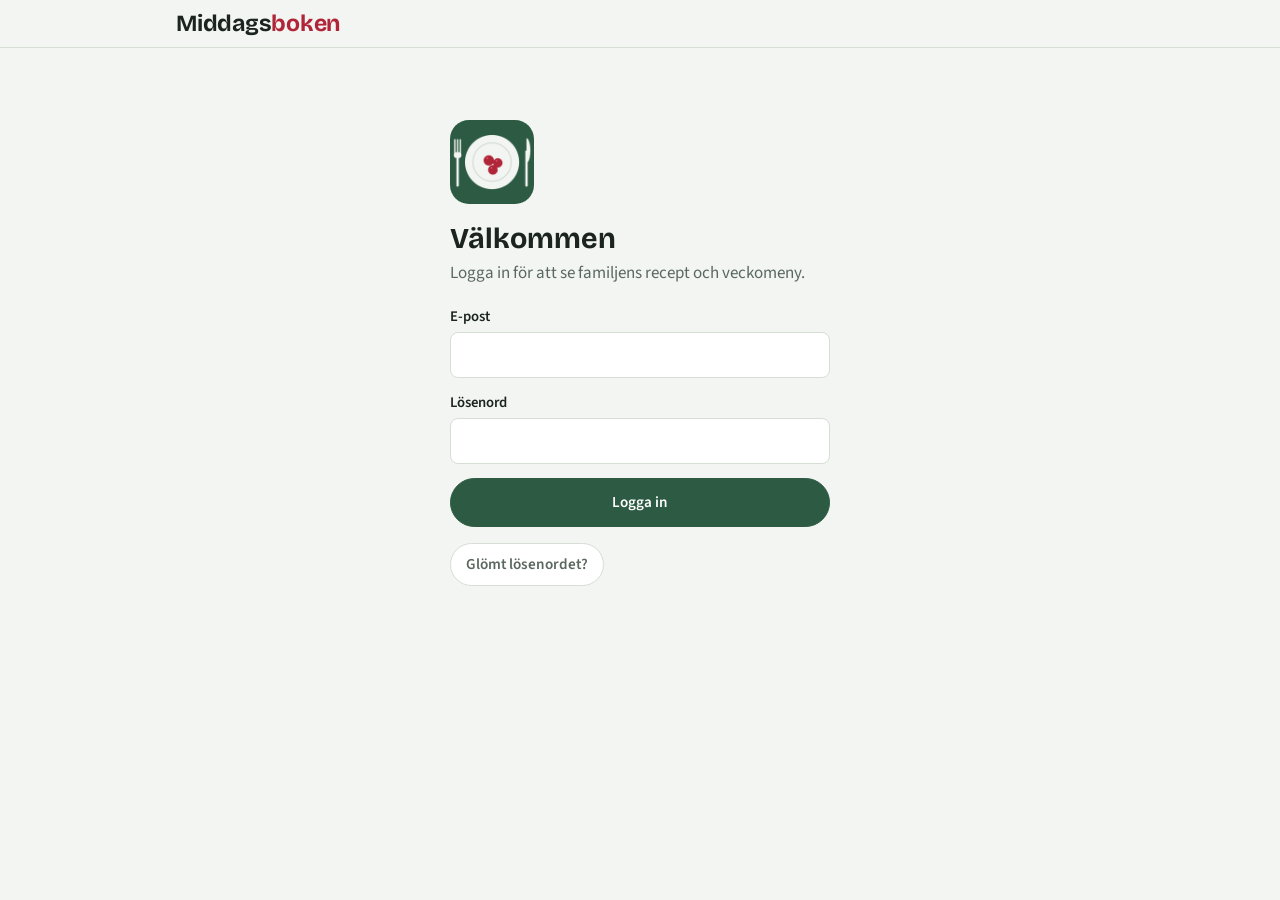
==== index.html @ e1e06b3b "Add files via upload" ====
<!doctype html>
<html lang="sv">
<head>
<meta charset="utf-8">
<meta name="viewport" content="width=device-width, initial-scale=1, viewport-fit=cover">
<title>Middagsboken</title>
<meta name="description" content="Recept, veckomeny och inköpslista för familjens middagar.">
<meta name="theme-color" content="#f2f5f1" media="(prefers-color-scheme: light)">
<meta name="theme-color" content="#111613" media="(prefers-color-scheme: dark)">
<meta name="apple-mobile-web-app-capable" content="yes">
<meta name="mobile-web-app-capable" content="yes">
<meta name="apple-mobile-web-app-title" content="Middagar">
<meta name="apple-mobile-web-app-status-bar-style" content="default">
<link rel="manifest" href="manifest.webmanifest">
<link rel="apple-touch-icon" href="icons/apple-touch-icon.png">
<link rel="icon" type="image/png" href="icons/favicon-32.png">
<link rel="preconnect" href="https://fonts.googleapis.com">
<link rel="preconnect" href="https://fonts.gstatic.com" crossorigin>
<link rel="stylesheet" href="https://fonts.googleapis.com/css2?family=Bricolage+Grotesque:opsz,wght@12..96,600;12..96,700&family=Source+Sans+3:wght@400;600;700&display=swap">
<link rel="stylesheet" href="styles.css">
</head>
<body>
<header class="top">
  <div class="wrap brand">
    <h1>Middags<span>boken</span></h1>
    <button class="sync" id="sync" aria-label="Inställningar">Startar…</button>
  </div>
</header>

<main class="wrap" id="main"></main>

<nav class="tabbar" role="tablist" id="tabbar">
  <button role="tab" data-tab="week" aria-selected="true">
    <svg viewBox="0 0 24 24" aria-hidden="true"><rect x="3.5" y="5" width="17" height="15.5" rx="2.5"/><path d="M3.5 10h17M8 3v4M16 3v4"/></svg>
    <span>Veckomeny</span>
  </button>
  <button role="tab" data-tab="recipes" aria-selected="false">
    <svg viewBox="0 0 24 24" aria-hidden="true"><path d="M5 4.5h10.5a3 3 0 0 1 3 3v12H8a3 3 0 0 1-3-3z"/><path d="M5 16.5a3 3 0 0 1 3-3h10.5M9 8.5h6"/></svg>
    <span>Recept</span>
  </button>
  <button role="tab" data-tab="shop" aria-selected="false">
    <svg viewBox="0 0 24 24" aria-hidden="true"><path d="M4 5h2l2 10.5h10l2-7.5H7.2"/><circle cx="9.5" cy="19" r="1.4"/><circle cx="16.5" cy="19" r="1.4"/></svg>
    <span>Inköpslista</span>
  </button>
</nav>

<div id="layer"></div>

<script src="vendor/supabase.js"></script>
<script src="config.js"></script>
<script src="seed.js"></script>
<script src="app.js"></script>
<script>
  if ("serviceWorker" in navigator) {
    window.addEventListener("load", () => navigator.serviceWorker.register("sw.js").catch(() => {}));
  }
</script>
</body>
</html>
---- styles.css ----
/* Layout: sticky top bar, one working column (max 960px), fixed tab bar at the bottom like an iPhone app; details open in sheets that slide up. */
:root {
  --bg: #f2f5f1;
  --surface: #ffffff;
  --soft: #e5ebe4;
  --ink: #1b241e;
  --muted: #5a685f;
  --line: #d6ded6;
  --accent: #2c5a43;
  --accent-ink: #ffffff;
  --lingon: #b02538;
  --shade: rgba(20, 30, 24, .45);
  --bar: rgba(242, 245, 241, .92);
  --f-display: "Bricolage Grotesque", "Segoe UI", system-ui, sans-serif;
  --f-body: "Source Sans 3", -apple-system, "Segoe UI", system-ui, sans-serif;
  --r: 10px;
  --tabbar-h: 58px;
  color-scheme: light;
}
@media (prefers-color-scheme: dark) {
  :root {
    --bg: #111613; --surface: #19201b; --soft: #212a24; --ink: #e5ebe6; --muted: #9aa89f;
    --line: #2d3731; --accent: #85bf9c; --accent-ink: #0d1510; --lingon: #e66b7c; --shade: rgba(0,0,0,.6);
    --bar: rgba(17, 22, 19, .92);
    color-scheme: dark;
  }
}
* { box-sizing: border-box; -webkit-tap-highlight-color: transparent; }
html { -webkit-text-size-adjust: 100%; }
body {
  margin: 0; background: var(--bg); color: var(--ink); font: 17px/1.5 var(--f-body);
  min-height: 100vh;
}
img { max-width: 100%; }
[hidden] { display: none !important; }
h1, h2, h3 { font-family: var(--f-display); text-wrap: balance; margin: 0; line-height: 1.15; }
button, input, textarea, select { font: inherit; color: inherit; }
input, textarea, select { font-size: 16px; } /* hindrar iPhone från att zooma in */
button { cursor: pointer; }
:focus-visible { outline: 2px solid var(--accent); outline-offset: 2px; }

header.top {
  position: sticky; top: 0; z-index: 5;
  background: var(--bar); -webkit-backdrop-filter: blur(12px); backdrop-filter: blur(12px);
  border-bottom: 1px solid var(--line);
  padding-top: env(safe-area-inset-top, 0px);
}
.wrap { max-width: 960px; margin: 0 auto; padding-left: max(16px, env(safe-area-inset-left, 0px)); padding-right: max(16px, env(safe-area-inset-right, 0px)); }
.brand { display: flex; align-items: center; justify-content: space-between; gap: 12px; padding-block: 10px; }
.brand h1 { font-size: 1.45rem; letter-spacing: -.01em; }
.brand h1 span { color: var(--lingon); }
.sync {
  font-size: .8rem; color: var(--muted); background: none; border: 1px solid var(--line); border-radius: 999px;
  padding: 4px 10px; display: inline-flex; align-items: center; gap: 6px; white-space: nowrap;
}
.sync::before { content: ""; width: 7px; height: 7px; border-radius: 50%; background: var(--muted); }
.sync.ok::before { background: var(--accent); }
.sync.warn::before { background: var(--lingon); }

main { padding-block: 18px calc(var(--tabbar-h) + 40px + env(safe-area-inset-bottom, 0px)); }

.tabbar {
  position: fixed; left: 0; right: 0; bottom: 0; z-index: 10;
  display: grid; grid-template-columns: repeat(3, 1fr);
  background: var(--bar); -webkit-backdrop-filter: blur(12px); backdrop-filter: blur(12px);
  border-top: 1px solid var(--line);
  padding-bottom: env(safe-area-inset-bottom, 0px);
}
.tabbar button {
  border: 0; background: none; height: var(--tabbar-h); color: var(--muted);
  display: flex; flex-direction: column; align-items: center; justify-content: center; gap: 2px;
  font-size: .72rem; font-weight: 600;
}
.tabbar svg { width: 25px; height: 25px; fill: none; stroke: currentColor; stroke-width: 1.7; stroke-linecap: round; stroke-linejoin: round; }
.tabbar button[aria-selected="true"] { color: var(--accent); }
.tabbar button[aria-selected="true"] svg { stroke-width: 2.1; }

.row { display: flex; flex-wrap: wrap; align-items: center; gap: 8px; }
.spread { justify-content: space-between; }
.btn {
  border: 1px solid var(--line); background: var(--surface); border-radius: 999px;
  padding: 9px 15px; font-weight: 600; font-size: .95rem; display: inline-flex; align-items: center; gap: 6px;
}
.btn:active { transform: scale(.98); }
.btn.primary { background: var(--accent); color: var(--accent-ink); border-color: var(--accent); }
.btn.danger { color: var(--lingon); }
.btn.danger.armed { background: var(--lingon); color: var(--surface); border-color: var(--lingon); }
.btn.icon { padding: 9px 13px; }
.btn.wide { width: 100%; justify-content: center; padding-block: 12px; }
.muted { color: var(--muted); }
.small { font-size: .875rem; }
.label { font-size: .75rem; letter-spacing: .08em; text-transform: uppercase; color: var(--muted); font-weight: 700; }

/* Install hint */
.hint-card {
  display: flex; gap: 12px; align-items: flex-start; background: var(--surface); border: 1px solid var(--line);
  border-radius: var(--r); padding: 12px 14px; margin-bottom: 16px; font-size: .92rem;
}
.hint-card img { width: 40px; height: 40px; border-radius: 9px; flex: none; }
.hint-card p { margin: 0; flex: 1; min-width: 0; }
.hint-card .x { border: 0; background: none; color: var(--muted); font-size: 1.1rem; padding: 0 4px; }
.share-ico { display: inline-block; vertical-align: -3px; width: 16px; height: 16px; fill: none; stroke: var(--accent); stroke-width: 2; stroke-linecap: round; stroke-linejoin: round; }

/* Week */
.weekhead { margin-bottom: 14px; }
.weekhead h2 { font-size: 1.5rem; }
.weekhead .dates { color: var(--muted); font-size: .95rem; }
.days { list-style: none; margin: 0; padding: 0; border-top: 1px solid var(--line); }
.day {
  display: grid; grid-template-columns: 92px 1fr; align-items: center; gap: 12px;
  padding-block: 12px; border-bottom: 1px solid var(--line);
}
.day .when { line-height: 1.2; }
.day .when b { display: block; font-family: var(--f-display); font-size: 1.05rem; }
.day .when small { color: var(--muted); font-variant-numeric: tabular-nums; }
.day.today .when b { color: var(--lingon); }
.dish {
  min-width: 0; text-align: left; border: 1px dashed var(--line); background: none; border-radius: var(--r);
  padding: 10px 12px; width: 100%;
}
.dish.filled { border: 1px solid var(--line); background: var(--surface); }
.dish .name { font-weight: 700; display: block; overflow-wrap: anywhere; }
.dish .meta { font-size: .85rem; color: var(--muted); }
.dish.empty { color: var(--muted); }
.servings { display: flex; align-items: center; gap: 6px; }
.servings input { width: 3.6em; padding: 6px 8px; border: 1px solid var(--line); border-radius: 8px; background: var(--surface); text-align: center; }

/* Recipes */
.tools { display: flex; flex-wrap: wrap; gap: 8px; margin-bottom: 12px; }
.search { flex: 1 1 220px; min-width: 0; padding: 10px 14px; border: 1px solid var(--line); border-radius: 999px; background: var(--surface); }
.chips { display: flex; gap: 6px; margin: 0 -16px 16px; padding: 0 16px; overflow-x: auto; scrollbar-width: none; }
.chips::-webkit-scrollbar { display: none; }
.chip { flex: none; border: 1px solid var(--line); background: none; border-radius: 999px; padding: 4px 12px; font-size: .88rem; color: var(--muted); }
.chip[aria-pressed="true"] { background: var(--soft); color: var(--ink); border-color: var(--accent); }
.tag { display: inline-block; font-size: .78rem; padding: 1px 8px; border-radius: 999px; background: var(--soft); color: var(--muted); }
.grid { display: grid; grid-template-columns: repeat(auto-fill, minmax(230px, 1fr)); gap: 12px; }
.card {
  text-align: left; background: var(--surface); border: 1px solid var(--line); border-radius: var(--r);
  padding: 14px; display: flex; flex-direction: column; gap: 8px; min-width: 0;
}
.card h3 { font-size: 1.1rem; overflow-wrap: anywhere; }
.card .tags { display: flex; flex-wrap: wrap; gap: 4px; }
.empty-state { border: 1px dashed var(--line); border-radius: var(--r); padding: 28px 20px; text-align: center; color: var(--muted); }
.empty-state p { margin: 0 0 12px; }

/* Shopping */
.shop { list-style: none; margin: 0; padding: 0; }
.shop li { display: flex; gap: 12px; align-items: flex-start; padding-block: 11px; border-bottom: 1px solid var(--line); }
.shop input[type=checkbox] { width: 22px; height: 22px; margin-top: 1px; accent-color: var(--accent); flex: none; }
.shop label { flex: 1; min-width: 0; overflow-wrap: anywhere; }
.shop .amt { font-variant-numeric: tabular-nums; font-weight: 700; margin-right: 6px; }
.shop .from { display: block; font-size: .8rem; color: var(--muted); }
.shop li.done label { color: var(--muted); text-decoration: line-through; }
.shop .x { border: 0; background: none; color: var(--muted); padding: 0 4px; }
.addline { display: flex; gap: 8px; margin-top: 14px; }
.addline input { flex: 1; min-width: 0; padding: 9px 12px; border: 1px solid var(--line); border-radius: 8px; background: var(--surface); }
.section { margin-top: 28px; }
.section h3 { font-size: 1.1rem; margin-bottom: 6px; }

/* Sheet */
.shade { position: fixed; inset: 0; background: var(--shade); z-index: 20; display: flex; align-items: flex-end; justify-content: center; }
.sheet {
  background: var(--bg); width: 100%; max-width: 680px; max-height: calc(100% - env(safe-area-inset-top, 0px) - 12px); overflow: auto;
  -webkit-overflow-scrolling: touch; overscroll-behavior: contain;
  border-radius: 16px 16px 0 0; padding: 20px 16px calc(24px + env(safe-area-inset-bottom, 0px));
  box-shadow: 0 -10px 40px rgba(0,0,0,.2);
}
@media (min-width: 720px) {
  .shade { align-items: center; }
  .sheet { border-radius: 16px; padding: 24px; max-height: 90%; }
}
.sheet h2 { font-size: 1.5rem; margin-bottom: 4px; overflow-wrap: anywhere; }
.sheet .close { float: right; margin-left: 8px; }
.ingr { margin: 8px 0 0; padding-left: 1.1em; }
.ingr li { padding-block: 2px; }
.steps { margin: 8px 0 0; padding-left: 1.3em; }
.steps li { padding-block: 4px; max-width: 65ch; }
.facts { display: flex; flex-wrap: wrap; gap: 16px; margin: 10px 0 4px; }
.facts div { font-size: .9rem; }
.facts b { font-family: var(--f-display); font-size: 1.1rem; display: block; }
.field { display: flex; flex-direction: column; gap: 4px; margin-bottom: 14px; }
.field label { font-weight: 600; font-size: .92rem; }
.field input, .field textarea {
  padding: 10px 12px; border: 1px solid var(--line); border-radius: 8px; background: var(--surface); width: 100%;
}
.field textarea { min-height: 130px; resize: vertical; }
.field .hint { font-size: .8rem; color: var(--muted); }
.two { display: grid; grid-template-columns: 1fr 1fr; gap: 12px; }
.picklist { list-style: none; padding: 0; margin: 10px 0 0; max-height: 46vh; overflow: auto; border-top: 1px solid var(--line); }
.picklist button { width: 100%; text-align: left; border: 0; border-bottom: 1px solid var(--line); background: none; padding: 11px 4px; }
.picklist .sub { font-size: .82rem; color: var(--muted); }
.toast {
  position: fixed; left: 50%; transform: translateX(-50%); z-index: 40;
  bottom: calc(var(--tabbar-h) + 16px + env(safe-area-inset-bottom, 0px));
  background: var(--ink); color: var(--bg); padding: 10px 16px; border-radius: 999px; font-weight: 600;
  max-width: calc(100% - 32px); text-align: center;
}

/* Login */
.login { max-width: 380px; margin: 6vh auto 0; }
.login .logo { width: 84px; height: 84px; border-radius: 19px; display: block; margin-bottom: 18px; }
.login h2 { font-size: 1.8rem; margin-bottom: 6px; }
.login p { margin: 0 0 20px; color: var(--muted); }
.login .err { color: var(--lingon); font-weight: 600; margin: 0 0 14px; }
body.locked .tabbar, body.locked .sync { display: none; }

.settings dl { display: grid; grid-template-columns: auto 1fr; gap: 6px 14px; margin: 14px 0 22px; }
.settings dt { color: var(--muted); }
.settings dd { margin: 0; overflow-wrap: anywhere; }

@media (max-width: 520px) {
  .day { grid-template-columns: 76px 1fr; }
  .two { grid-template-columns: 1fr; }
}
@media (prefers-reduced-motion: no-preference) {
  .sheet { animation: up .2s ease-out; }
  @keyframes up { from { transform: translateY(30px); opacity: .6; } }
}
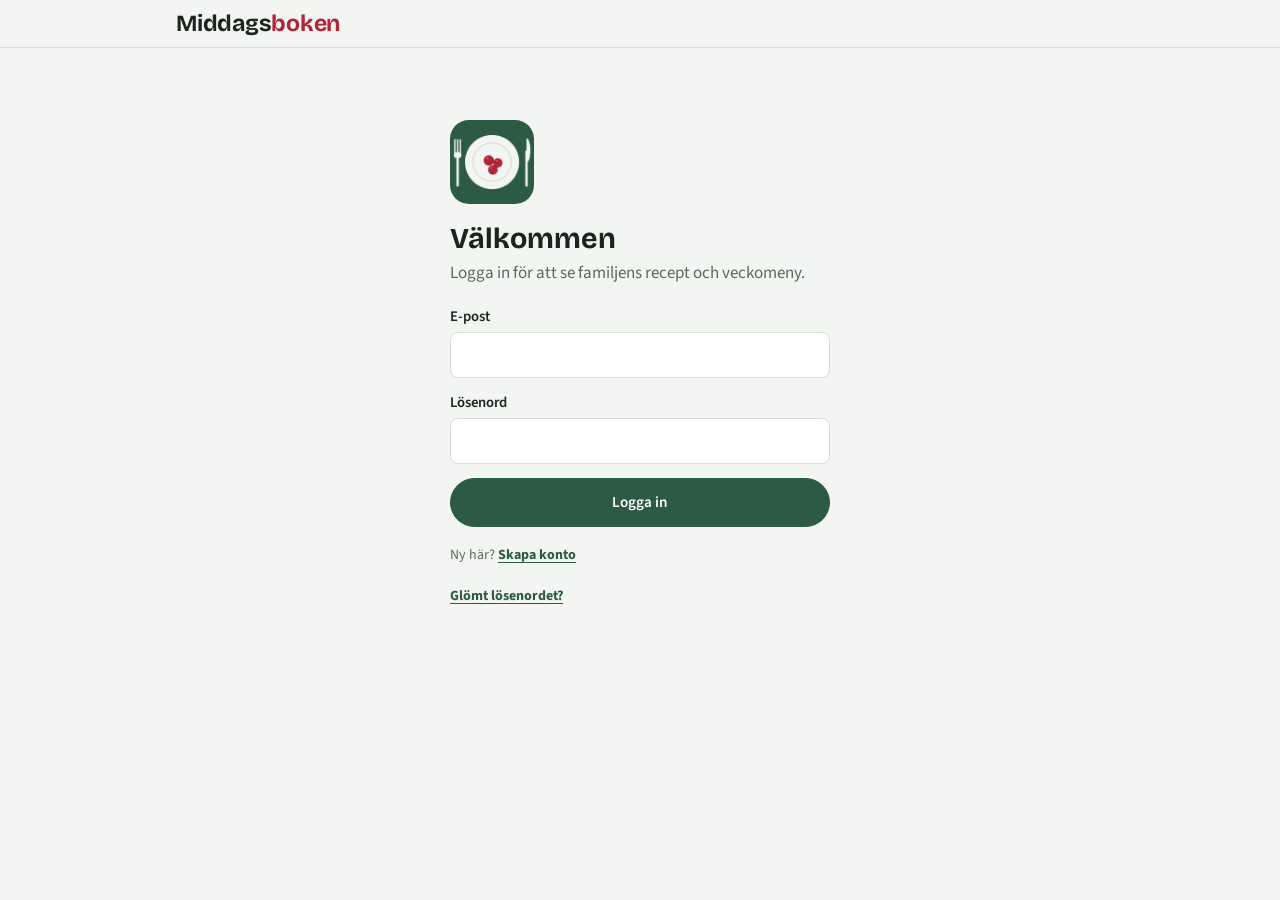
==== commit 5fd9edd0: "Add files via upload" ====
--- a/index.html
+++ b/index.html
@@ -22,7 +22,7 @@
 <body>
 <header class="top">
   <div class="wrap brand">
-    <h1>Middags<span>boken</span></h1>
+    <div class="brand-l"><h1>Middags<span>boken</span></h1><button class="fam" id="fam" hidden aria-label="Familj och inbjudan"></button></div>
     <button class="sync" id="sync" aria-label="Inställningar">Startar…</button>
   </div>
 </header>
--- a/styles.css
+++ b/styles.css
@@ -119,7 +119,12 @@
   padding: 10px 12px; width: 100%;
 }
 .dish.filled { border: 1px solid var(--line); background: var(--surface); }
+.dish { display: flex; align-items: center; gap: 12px; }
+.dish .txt { min-width: 0; flex: 1; }
+.dish .thumb { width: 52px; height: 52px; border-radius: 8px; object-fit: cover; flex: none; background: var(--soft); }
 .dish .name { font-weight: 700; display: block; overflow-wrap: anywhere; }
+.dish .mine { color: var(--lingon); letter-spacing: 1px; }
+.dish .ask { color: var(--accent); font-weight: 600; }
 .dish .meta { font-size: .85rem; color: var(--muted); }
 .dish.empty { color: var(--muted); }
 .servings { display: flex; align-items: center; gap: 6px; }
@@ -136,8 +141,10 @@
 .grid { display: grid; grid-template-columns: repeat(auto-fill, minmax(230px, 1fr)); gap: 12px; }
 .card {
   text-align: left; background: var(--surface); border: 1px solid var(--line); border-radius: var(--r);
-  padding: 14px; display: flex; flex-direction: column; gap: 8px; min-width: 0;
-}
+  padding: 0; display: flex; flex-direction: column; min-width: 0; overflow: hidden;
+}
+.card .body { padding: 14px; display: flex; flex-direction: column; gap: 8px; min-width: 0; }
+.card .cover { width: 100%; aspect-ratio: 4 / 3; object-fit: cover; display: block; background: var(--soft); }
 .card h3 { font-size: 1.1rem; overflow-wrap: anywhere; }
 .card .tags { display: flex; flex-wrap: wrap; gap: 4px; }
 .empty-state { border: 1px dashed var(--line); border-radius: var(--r); padding: 28px 20px; text-align: center; color: var(--muted); }
@@ -216,3 +223,62 @@
   .sheet { animation: up .2s ease-out; }
   @keyframes up { from { transform: translateY(30px); opacity: .6; } }
 }
+
+/* Version 2: bilder, betyg, historik, import */
+.hint-card.warn { border-color: var(--lingon); }
+.sortrow { margin: -4px 0 12px; }
+.sortrow select { margin-left: 6px; padding: 5px 8px; border: 1px solid var(--line); border-radius: 8px; background: var(--surface); }
+.picklist button { display: flex; align-items: center; gap: 10px; }
+.picklist .sub { display: block; }
+.pthumb { width: 44px; height: 44px; border-radius: 7px; object-fit: cover; flex: none; background: var(--soft); }
+.hero { width: calc(100% + 32px); max-width: none; margin: -20px -16px 16px; aspect-ratio: 16 / 10; object-fit: cover; display: block; border-radius: 16px 16px 0 0; background: var(--soft); }
+@media (min-width: 720px) { .hero { width: calc(100% + 48px); margin: -24px -24px 18px; } }
+.sheet .hero + h2 { margin-top: 0; }
+.sheet:has(.hero) > div > .close { position: relative; z-index: 2; background: var(--surface); }
+.rate { display: flex; align-items: center; gap: 12px; margin-top: 14px; flex-wrap: wrap; }
+.stars { display: inline-flex; gap: 2px; }
+.stars button { border: 0; background: none; font-size: 1.9rem; line-height: 1; padding: 2px 3px; color: var(--line); }
+.stars button.on { color: var(--lingon); }
+.imgpick { display: flex; gap: 14px; align-items: center; flex-wrap: wrap; }
+.imgpick .preview { width: 120px; height: 90px; border-radius: 10px; background: var(--soft); display: flex; align-items: center; justify-content: center; overflow: hidden; text-align: center; }
+.imgpick .preview img { width: 100%; height: 100%; object-fit: cover; }
+.flabel { font-weight: 600; font-size: .92rem; }
+.err { color: var(--lingon); font-weight: 600; }
+.mini { list-style: none; margin: 8px 0 0; padding: 0; }
+.mini li { display: flex; gap: 12px; padding-block: 6px; border-bottom: 1px solid var(--line); }
+.mini li.link { cursor: pointer; }
+.mini li.link .n { color: var(--accent); }
+.mini .d { width: 2.6em; flex: none; color: var(--muted); font-size: .9rem; padding-top: 1px; }
+.mini .n { min-width: 0; overflow-wrap: anywhere; }
+.lastyear { padding-top: 18px; border-top: 1px solid var(--line); }
+.hweek { margin-top: 18px; }
+details summary { cursor: pointer; color: var(--accent); font-weight: 600; }
+.btn.small { padding: 6px 12px; font-size: .85rem; }
+
+/* Version 3: familjer */
+.brand-l { display: flex; flex-direction: column; align-items: flex-start; min-width: 0; }
+.fam {
+  border: 0; background: none; padding: 0; margin-top: 1px; color: var(--accent); font-weight: 600; font-size: .88rem;
+  max-width: 60vw; overflow: hidden; text-overflow: ellipsis; white-space: nowrap;
+}
+.linkbtn { border: 0; background: none; padding: 0; color: var(--accent); font-weight: 700; text-decoration: underline; text-underline-offset: 3px; }
+.login .switch { margin-top: 18px; }
+.ok { color: var(--accent); font-weight: 600; margin: 0 0 14px; }
+.onboard { max-width: 520px; }
+.famforms { display: grid; gap: 14px; }
+.famcard { background: var(--surface); border: 1px solid var(--line); border-radius: var(--r); padding: 16px; }
+.famcard h3 { font-size: 1.15rem; margin-bottom: 4px; }
+.famcard > p { margin: 0 0 12px; }
+.check { display: flex; align-items: center; gap: 8px; margin: -4px 0 14px; }
+.check input { width: 20px; height: 20px; accent-color: var(--accent); }
+.code-input { text-transform: uppercase; letter-spacing: .18em; font-variant-numeric: tabular-nums; }
+.invite { display: flex; align-items: baseline; gap: 12px; background: var(--surface); border: 1px solid var(--line); border-radius: var(--r); padding: 12px 14px; }
+.invite .code { font-family: var(--f-display); font-size: 1.7rem; letter-spacing: .14em; font-variant-numeric: tabular-nums; }
+.linktext { overflow-wrap: anywhere; user-select: all; -webkit-user-select: all; margin: 8px 0 0; }
+.members, .famlist { list-style: none; margin: 6px 0 0; padding: 0; }
+.members li { display: flex; flex-wrap: wrap; align-items: center; gap: 8px; padding-block: 10px; border-bottom: 1px solid var(--line); }
+.members .mname { font-weight: 600; flex: 1 1 auto; min-width: 0; overflow-wrap: anywhere; }
+.members .mact { display: flex; gap: 6px; }
+.famlist button { width: 100%; text-align: left; border: 0; border-bottom: 1px solid var(--line); background: none; padding: 12px 4px; font-weight: 600; }
+.famlist button.cur { color: var(--accent); }
+.who { margin: 6px 0 0; }
